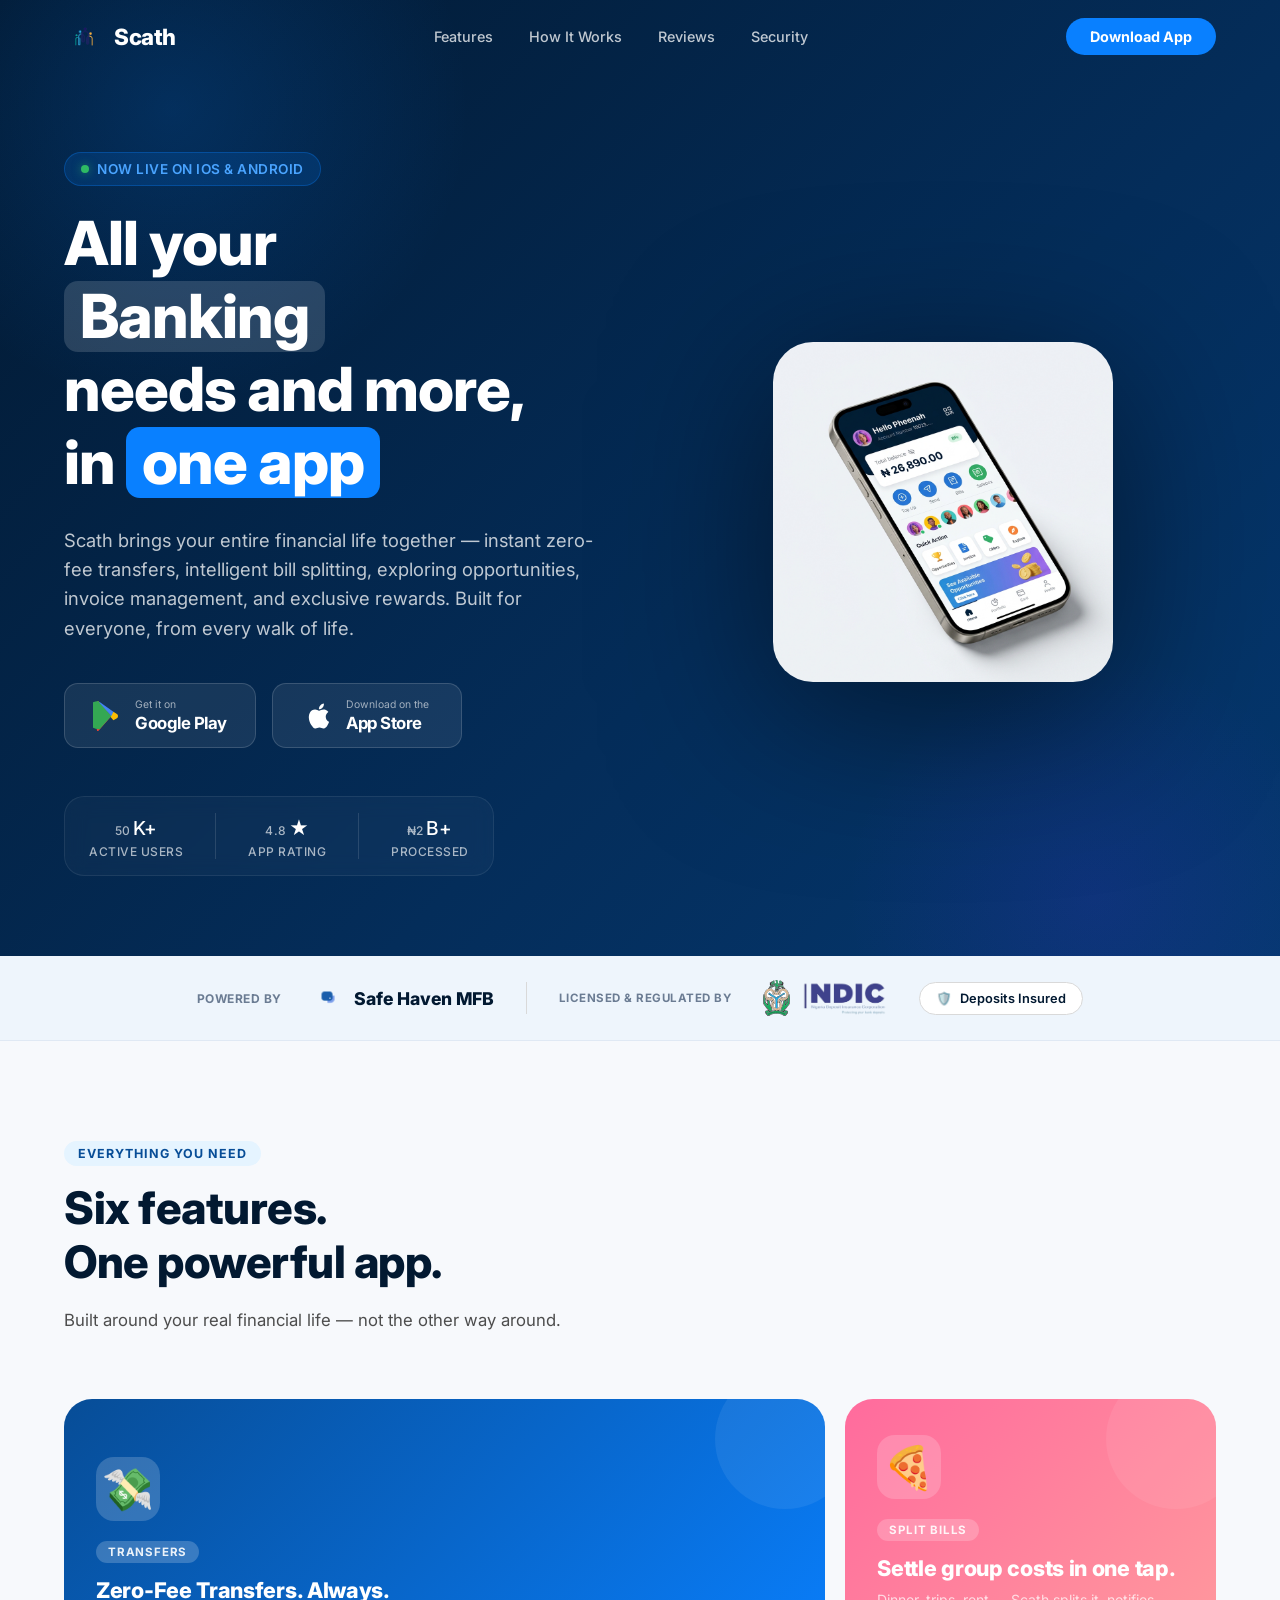
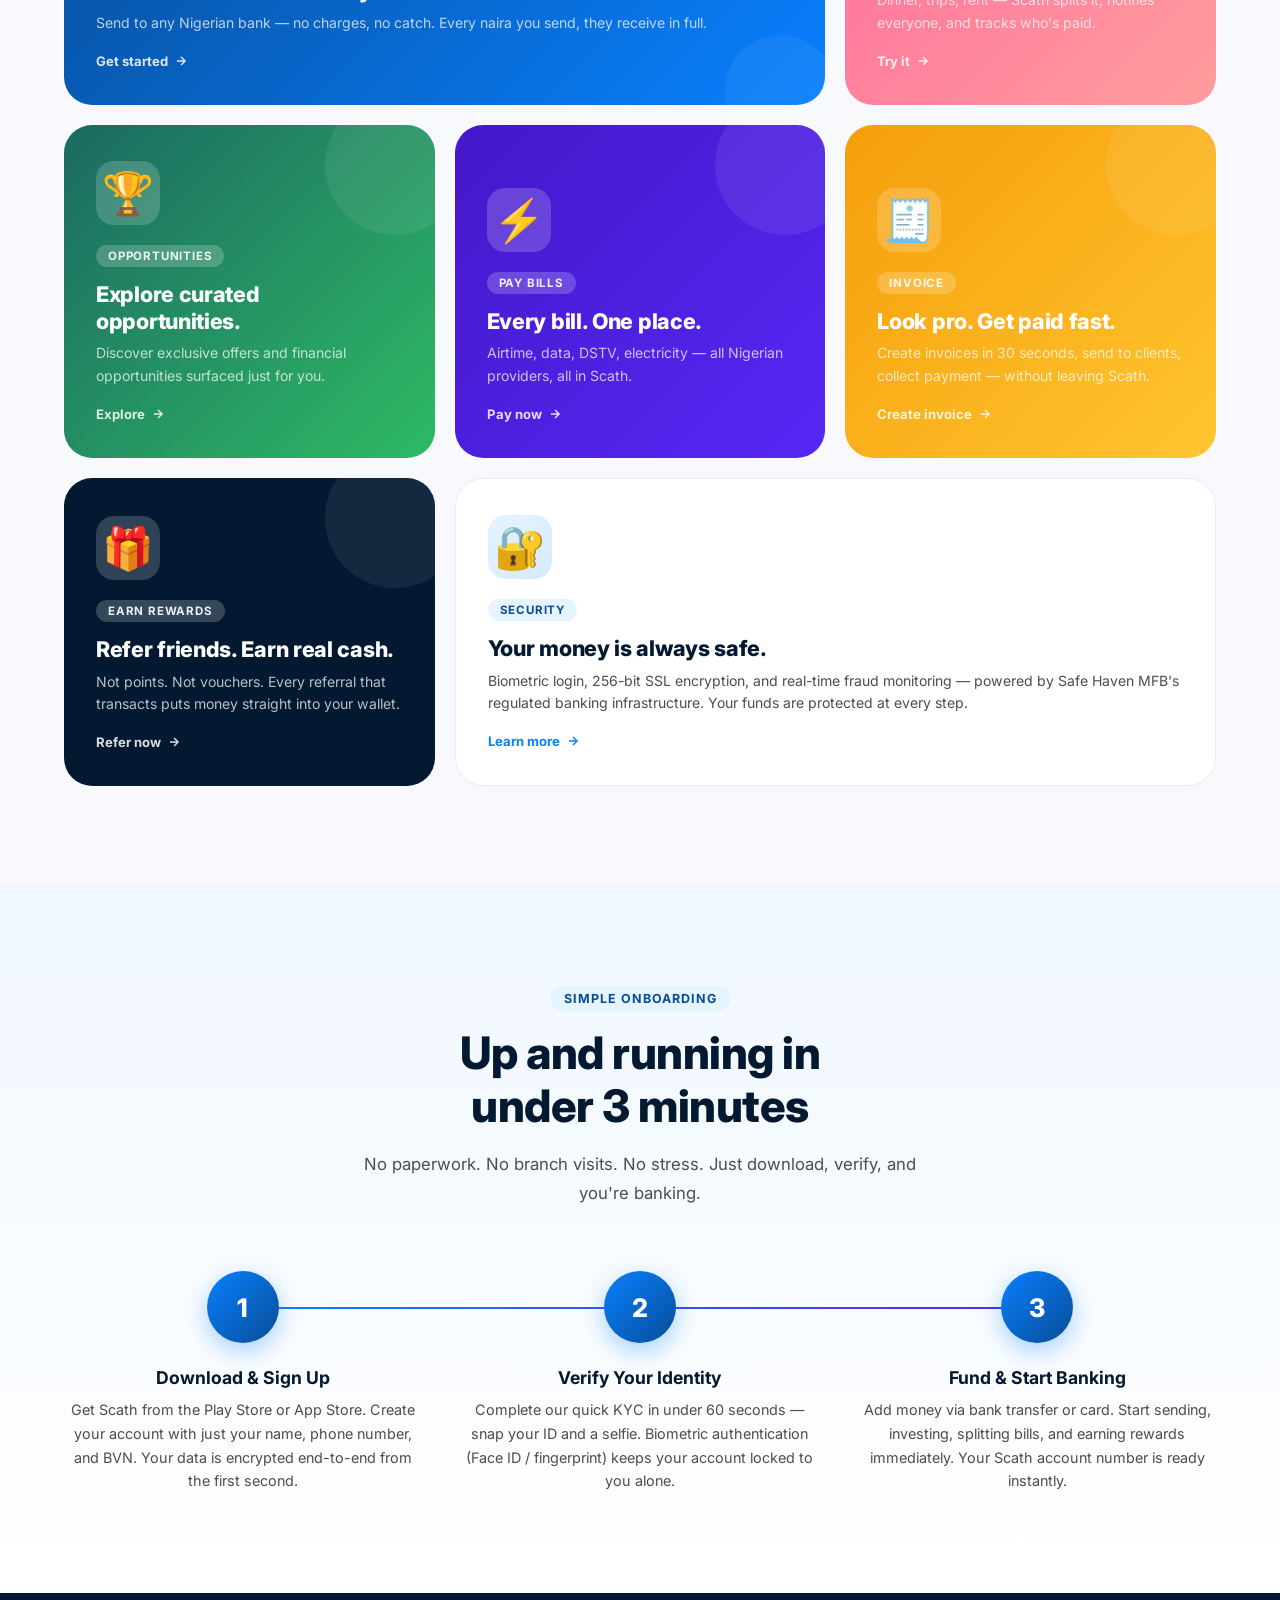
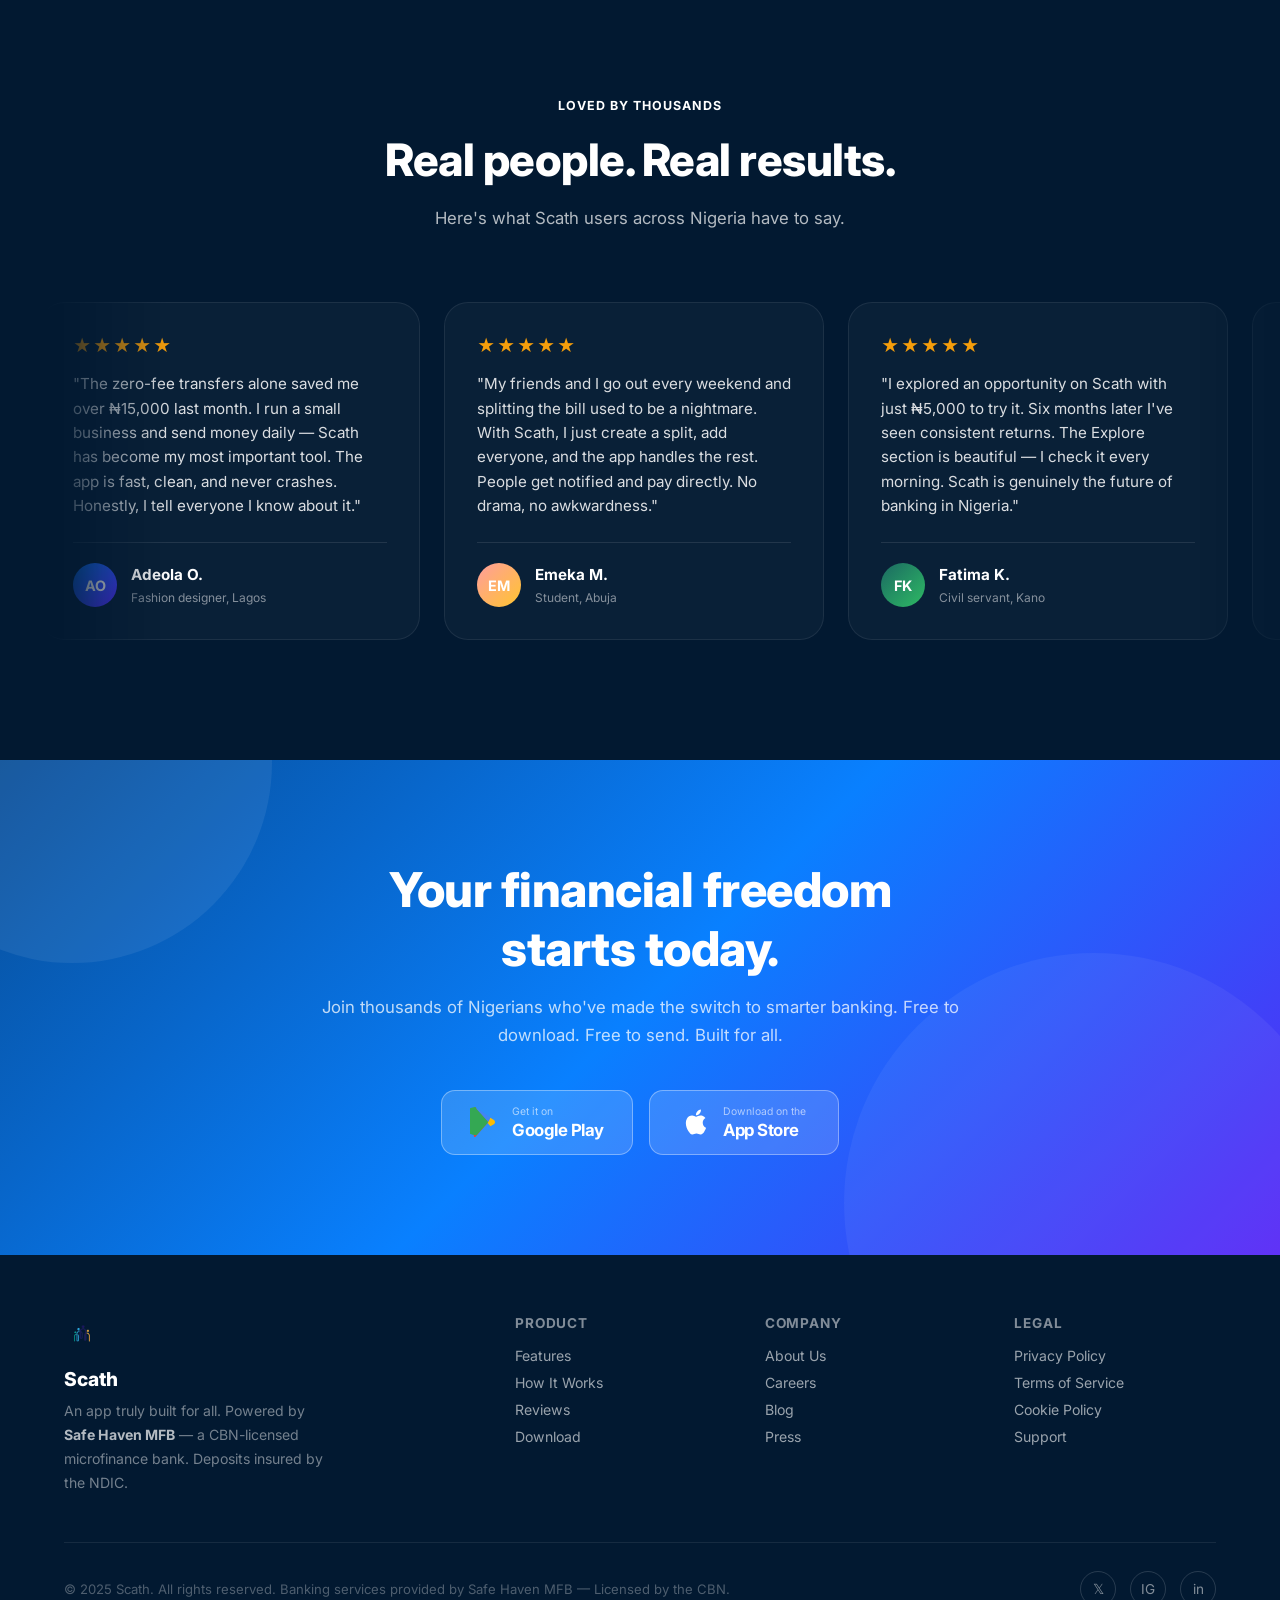
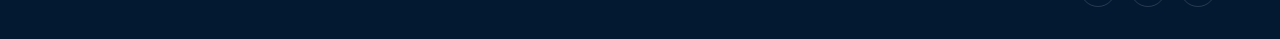
==== index.html @ ae3fefcf "first commit" ====
<!DOCTYPE html>
<html lang="en">
<head>
  <meta charset="UTF-8" />
  <meta name="viewport" content="width=device-width, initial-scale=1.0" />
  <title>Scath — All Your Banking Needs, In One App</title>
  <meta name="description" content="Scath is a social-first banking app. Zero-fee transfers, split bills with friends, explore opportunities, pay every bill, create invoices, and earn real cash — all in one place." />
  <meta name="keywords" content="Scath, banking app, fintech Nigeria, zero fee transfer, split bills, opportunities, mobile banking, Safe Haven" />
  <meta property="og:title" content="Scath — An App Truly Built For All" />
  <meta property="og:description" content="Zero fees. Bill splitting. Opportunities. Rewards. Your entire financial life in one beautiful app." />
  <meta property="og:image" content="assets/phone-mockup.png" />
  <meta property="og:type" content="website" />
  <meta name="twitter:card" content="summary_large_image" />
  <link rel="icon" href="assets/icon.png" type="image/png" />
  <link rel="stylesheet" href="style.css" />
</head>
<body>

<!-- ══════════════════════ NAV ══════════════════════ -->
<nav id="navbar">
  <a href="#hero" class="nav-logo">
    <img src="assets/splash-icon.png" alt="Scath logo" />
    <span>Scath</span>
  </a>
  <ul class="nav-links">
    <li><a href="#features">Features</a></li>
    <li><a href="#how">How It Works</a></li>
    <li><a href="#social">Reviews</a></li>
    <li><a href="#trust">Security</a></li>
  </ul>
  <a href="#cta" class="nav-cta">Download App</a>
  <div class="hamburger" id="hamburger" aria-label="Menu" role="button" tabindex="0">
    <span></span><span></span><span></span>
  </div>
</nav>

<div class="mobile-menu" id="mobile-menu">
  <a href="#features">Features</a>
  <a href="#how">How It Works</a>
  <a href="#social">Reviews</a>
  <a href="#trust">Security</a>
  <a href="#cta" class="nav-cta">Download App</a>
</div>

<!-- ══════════════════════ HERO ══════════════════════ -->
<section id="hero">
  <div class="hero-inner">
    <div class="hero-text">
      <div class="hero-tag reveal">
        <span class="dot"></span>
        <span>Now Live on iOS &amp; Android</span>
      </div>
      <h1 class="hero-title reveal reveal-delay-1">
        All your<br>
        <span class="pill">Banking</span><br>
        needs and more,<br>
        in <span class="pill blue">one app</span>
      </h1>
      <p class="hero-sub reveal reveal-delay-2">
        Scath brings your entire financial life together — instant zero-fee transfers, intelligent bill splitting, exploring opportunities, invoice management, and exclusive rewards. Built for everyone, from every walk of life.
      </p>
      <div class="hero-actions reveal reveal-delay-3">
        <!-- Google Play -->
        <a href="#" class="store-btn" id="play-store-btn" aria-label="Get it on Google Play">
          <svg viewBox="0 0 24 24" fill="none" xmlns="http://www.w3.org/2000/svg">
            <path d="M3.18 23.76c.32.18.68.24 1.04.18L14.72 12 4.22.06A1.5 1.5 0 0 0 3 1.5v21a1.5 1.5 0 0 0 .18.72v.54z" fill="#EA4335"/>
            <path d="M18.82 10.1 16.3 8.64 13.41 12l2.89 3.36 2.52-1.46A1.81 1.81 0 0 0 20 12a1.81 1.81 0 0 0-.94-1.62l-.24-.28z" fill="#FBBC04"/>
            <path d="M4.22.06 14.72 12 5.26 22.5A1.5 1.5 0 0 1 4.22.06z" fill="#34A853"/>
            <path d="M4.22.06A1.5 1.5 0 0 1 5.26 1.5L14.72 12 16.3 8.64 4.22.06z" fill="#4285F4"/>
          </svg>
          <div class="store-btn-text">
            <small>Get it on</small>
            <strong>Google Play</strong>
          </div>
        </a>
        <!-- App Store -->
        <a href="#" class="store-btn" id="app-store-btn" aria-label="Download on the App Store">
          <svg viewBox="0 0 24 24" fill="white" xmlns="http://www.w3.org/2000/svg">
            <path d="M18.71 19.5c-.83 1.24-1.71 2.45-3.05 2.47-1.34.03-1.77-.79-3.29-.79-1.53 0-2 .77-3.27.82-1.31.05-2.3-1.32-3.14-2.53C4.25 17 2.94 12.45 4.7 9.39c.87-1.52 2.43-2.48 4.12-2.51 1.28-.02 2.5.87 3.29.87.78 0 2.26-1.07 3.8-.91.65.03 2.47.26 3.64 1.98-.09.06-2.17 1.28-2.15 3.81.03 3.02 2.65 4.03 2.68 4.04-.03.07-.42 1.44-1.38 2.83M13 3.5c.73-.83 1.94-1.46 2.94-1.5.13 1.17-.34 2.35-1.04 3.19-.69.85-1.83 1.51-2.95 1.42-.15-1.15.41-2.35 1.05-3.11z"/>
          </svg>
          <div class="store-btn-text">
            <small>Download on the</small>
            <strong>App Store</strong>
          </div>
        </a>
      </div>
      <div class="hero-stats reveal reveal-delay-4">
        <div class="stat">
          <strong><span data-count="50" data-suffix="K+">0</span></strong>
          <span>Active Users</span>
        </div>
        <div class="stat">
          <strong><span data-count="4.8" data-suffix="★">0</span></strong>
          <span>App Rating</span>
        </div>
        <div class="stat">
          <strong><span data-prefix="₦" data-count="2" data-suffix="B+">0</span></strong>
          <span>Processed</span>
        </div>
      </div>
    </div>
    <div class="hero-img reveal reveal-delay-2">
      <div class="phone-wrap">
        <img src="assets/phone-mockup.png" alt="Scath app on iPhone showing dashboard with wallet balance and quick actions" />
      </div>
    </div>
  </div>
</section>

<!-- ══════════════════════ TRUST STRIP ══════════════════════ -->
<div id="trust">
  <span class="trust-label">Powered by</span>
  <div class="trust-logos">
    <img src="assets/safehaven.png" alt="Safe Haven MFB" title="Safe Haven Microfinance Bank" style="height:28px;" />
    <span class="trust-brand-name">Safe Haven MFB</span>
  </div>
  <div class="trust-divider"></div>
  <span class="trust-label" style="font-size:0.72rem;">Licensed &amp; Regulated by</span>
  <div class="trust-logos">
    <img src="assets/cbn.svg" alt="Central Bank of Nigeria" title="Central Bank of Nigeria" />
    <img src="assets/ndic.png" alt="NDIC" title="NDIC" />
  </div>

  <div class="trust-badge">
    <span>🛡️</span>
    <span>Deposits Insured</span>
  </div>
</div>

<!-- ══════════════════════ FEATURES ══════════════════════ -->
<section id="features" class="section">
  <div class="section-inner">
    <div class="section-head">
      <span class="section-tag reveal" style="background:#E5F4FF;color:#074D97;">Everything You Need</span>
      <h2 class="section-title reveal reveal-delay-1">Six features.<br>One powerful app.</h2>
      <p class="section-sub reveal reveal-delay-2">Built around your real financial life — not the other way around.</p>
    </div>

    <div class="bento-grid">

      <!-- ROW 1: Wide (Zero Fees) + Narrow (Split Bills) -->
      <div class="bcard wide bg-blue reveal">
        <div class="bcard-blob"></div><div class="bcard-blob2"></div>
        <div class="bcard-icon">💸</div>
        <div class="bcard-label">Transfers</div>
        <h3>Zero-Fee Transfers. Always.</h3>
        <p>Send to any Nigerian bank — no charges, no catch. Every naira you send, they receive in full.</p>
        <a href="#cta" class="bcard-cta">Get started <svg width="14" height="14" viewBox="0 0 24 24" fill="none" stroke="currentColor" stroke-width="2.5"><path d="M5 12h14M12 5l7 7-7 7"/></svg></a>
      </div>

      <div class="bcard bg-pink reveal reveal-delay-1">
        <div class="bcard-blob"></div>
        <div class="bcard-icon">🍕</div>
        <div class="bcard-label">Split Bills</div>
        <h3>Settle group costs in one tap.</h3>
        <p>Dinner, trips, rent — Scath splits it, notifies everyone, and tracks who's paid.</p>
        <a href="#cta" class="bcard-cta">Try it <svg width="14" height="14" viewBox="0 0 24 24" fill="none" stroke="currentColor" stroke-width="2.5"><path d="M5 12h14M12 5l7 7-7 7"/></svg></a>
      </div>

      <!-- ROW 2: Narrow (Opportunities) + Narrow (Pay Bills) + Narrow (Invoice) -->
      <div class="bcard bg-green reveal">
        <div class="bcard-blob"></div>
        <div class="bcard-icon">🏆</div>
        <div class="bcard-label">Opportunities</div>
        <h3>Explore curated opportunities.</h3>
        <p>Discover exclusive offers and financial opportunities surfaced just for you.</p>
        <a href="#cta" class="bcard-cta">Explore <svg width="14" height="14" viewBox="0 0 24 24" fill="none" stroke="currentColor" stroke-width="2.5"><path d="M5 12h14M12 5l7 7-7 7"/></svg></a>
      </div>

      <div class="bcard bg-purple reveal reveal-delay-1">
        <div class="bcard-blob"></div>
        <div class="bcard-icon">⚡</div>
        <div class="bcard-label">Pay Bills</div>
        <h3>Every bill. One place.</h3>
        <p>Airtime, data, DSTV, electricity — all Nigerian providers, all in Scath.</p>
        <a href="#cta" class="bcard-cta">Pay now <svg width="14" height="14" viewBox="0 0 24 24" fill="none" stroke="currentColor" stroke-width="2.5"><path d="M5 12h14M12 5l7 7-7 7"/></svg></a>
      </div>

      <div class="bcard bg-yellow reveal reveal-delay-2">
        <div class="bcard-blob"></div>
        <div class="bcard-icon">🧾</div>
        <div class="bcard-label">Invoice</div>
        <h3>Look pro. Get paid fast.</h3>
        <p>Create invoices in 30 seconds, send to clients, collect payment — without leaving Scath.</p>
        <a href="#cta" class="bcard-cta">Create invoice <svg width="14" height="14" viewBox="0 0 24 24" fill="none" stroke="currentColor" stroke-width="2.5"><path d="M5 12h14M12 5l7 7-7 7"/></svg></a>
      </div>

      <!-- ROW 3: Narrow (Earn Rewards) + Wide (Safebox highlight) -->
      <div class="bcard bg-navy reveal">
        <div class="bcard-blob"></div>
        <div class="bcard-icon">🎁</div>
        <div class="bcard-label">Earn Rewards</div>
        <h3>Refer friends. Earn real cash.</h3>
        <p>Not points. Not vouchers. Every referral that transacts puts money straight into your wallet.</p>
        <a href="#cta" class="bcard-cta">Refer now <svg width="14" height="14" viewBox="0 0 24 24" fill="none" stroke="currentColor" stroke-width="2.5"><path d="M5 12h14M12 5l7 7-7 7"/></svg></a>
      </div>

      <div class="bcard wide bg-white reveal reveal-delay-1">
        <div class="bcard-icon" style="background:linear-gradient(135deg,#E5F4FF,#d6e9ff);">🔐</div>
        <div class="bcard-label">Security</div>
        <h3>Your money is always safe.</h3>
        <p>Biometric login, 256-bit SSL encryption, and real-time fraud monitoring — powered by Safe Haven MFB's regulated banking infrastructure. Your funds are protected at every step.</p>
        <a href="#cta" class="bcard-cta" style="color:var(--lblue);">Learn more <svg width="14" height="14" viewBox="0 0 24 24" fill="none" stroke="currentColor" stroke-width="2.5" style="stroke:#0980FF"><path d="M5 12h14M12 5l7 7-7 7"/></svg></a>
      </div>

    </div>
  </div>
</section>

<!-- ══════════════════════ HOW IT WORKS ══════════════════════ -->
<section id="how" class="section">
  <div class="section-inner">
    <div class="section-head" style="text-align:center;">
      <span class="section-tag reveal" style="background:#E5F4FF;color:#074D97;">Simple Onboarding</span>
      <h2 class="section-title reveal reveal-delay-1">Up and running in<br>under 3 minutes</h2>
      <p class="section-sub reveal reveal-delay-2" style="margin:0 auto;">No paperwork. No branch visits. No stress. Just download, verify, and you're banking.</p>
    </div>
    <div class="steps">
      <div class="step reveal">
        <div class="step-num">1</div>
        <h3>Download &amp; Sign Up</h3>
        <p>Get Scath from the Play Store or App Store. Create your account with just your name, phone number, and BVN. Your data is encrypted end-to-end from the first second.</p>
      </div>
      <div class="step reveal reveal-delay-1">
        <div class="step-num">2</div>
        <h3>Verify Your Identity</h3>
        <p>Complete our quick KYC in under 60 seconds — snap your ID and a selfie. Biometric authentication (Face ID / fingerprint) keeps your account locked to you alone.</p>
      </div>
      <div class="step reveal reveal-delay-2">
        <div class="step-num">3</div>
        <h3>Fund &amp; Start Banking</h3>
        <p>Add money via bank transfer or card. Start sending, investing, splitting bills, and earning rewards immediately. Your Scath account number is ready instantly.</p>
      </div>
    </div>
  </div>
</section>

<!-- ══════════════════════ SOCIAL PROOF ══════════════════════ -->
<section id="social">
  <div class="section-inner">
    <div class="section-head">
      <span class="section-tag reveal">Loved by thousands</span>
      <h2 class="section-title reveal reveal-delay-1">Real people. Real results.</h2>
      <p class="section-sub reveal reveal-delay-2">Here's what Scath users across Nigeria have to say.</p>
    </div>
    <div class="testimonials-wrapper">
      <div class="testimonials-track">
        
        <div class="tcard">
          <div class="stars">★★★★★</div>
          <p>"The zero-fee transfers alone saved me over ₦15,000 last month. I run a small business and send money daily — Scath has become my most important tool. The app is fast, clean, and never crashes. Honestly, I tell everyone I know about it."</p>
          <div class="tauthor">
            <div class="tavatar" style="background:linear-gradient(135deg,#0980FF,#5727F5);">AO</div>
            <div class="tauthor-info">
              <strong>Adeola O.</strong>
              <span>Fashion designer, Lagos</span>
            </div>
          </div>
        </div>

        <div class="tcard">
          <div class="stars">★★★★★</div>
          <p>"My friends and I go out every weekend and splitting the bill used to be a nightmare. With Scath, I just create a split, add everyone, and the app handles the rest. People get notified and pay directly. No drama, no awkwardness."</p>
          <div class="tauthor">
            <div class="tavatar" style="background:linear-gradient(135deg,#FF9D9D,#FFC52F);">EM</div>
            <div class="tauthor-info">
              <strong>Emeka M.</strong>
              <span>Student, Abuja</span>
            </div>
          </div>
        </div>

        <div class="tcard">
          <div class="stars">★★★★★</div>
          <p>"I explored an opportunity on Scath with just ₦5,000 to try it. Six months later I've seen consistent returns. The Explore section is beautiful — I check it every morning. Scath is genuinely the future of banking in Nigeria."</p>
          <div class="tauthor">
            <div class="tavatar" style="background:linear-gradient(135deg,#1B6962,#2EBA64);">FK</div>
            <div class="tauthor-info">
              <strong>Fatima K.</strong>
              <span>Civil servant, Kano</span>
            </div>
          </div>
        </div>

        <div class="tcard">
          <div class="stars">★★★★★</div>
          <p>"As a freelancer, the invoice feature is incredible. I look 10x more professional to clients, and collecting payment is seamless since they can pay directly through the invoice link. I've also earned good money from the referral program."</p>
          <div class="tauthor">
            <div class="tavatar" style="background:linear-gradient(135deg,#5727F5,#0980FF);">TN</div>
            <div class="tauthor-info">
              <strong>Tunde N.</strong>
              <span>Freelance developer, PH</span>
            </div>
          </div>
        </div>
        
        <!-- Duplicated for seamless infinite marquee scrolling -->
        <div class="tcard" aria-hidden="true">
          <div class="stars">★★★★★</div>
          <p>"The zero-fee transfers alone saved me over ₦15,000 last month. I run a small business and send money daily — Scath has become my most important tool. The app is fast, clean, and never crashes. Honestly, I tell everyone I know about it."</p>
          <div class="tauthor">
            <div class="tavatar" style="background:linear-gradient(135deg,#0980FF,#5727F5);">AO</div>
            <div class="tauthor-info">
              <strong>Adeola O.</strong>
              <span>Fashion designer, Lagos</span>
            </div>
          </div>
        </div>

        <div class="tcard" aria-hidden="true">
          <div class="stars">★★★★★</div>
          <p>"My friends and I go out every weekend and splitting the bill used to be a nightmare. With Scath, I just create a split, add everyone, and the app handles the rest. People get notified and pay directly. No drama, no awkwardness."</p>
          <div class="tauthor">
            <div class="tavatar" style="background:linear-gradient(135deg,#FF9D9D,#FFC52F);">EM</div>
            <div class="tauthor-info">
              <strong>Emeka M.</strong>
              <span>Student, Abuja</span>
            </div>
          </div>
        </div>

      </div>
    </div>
  </div>
</section>

<!-- ══════════════════════ CTA ══════════════════════ -->
<section id="cta">
  <div class="inner">
    <h2 class="reveal">Your financial freedom<br>starts today.</h2>
    <p class="reveal reveal-delay-1">Join thousands of Nigerians who've made the switch to smarter banking. Free to download. Free to send. Built for all.</p>
    <div class="cta-btns reveal reveal-delay-2">
      <a href="#" class="store-btn" aria-label="Get it on Google Play">
        <svg viewBox="0 0 24 24" fill="none" xmlns="http://www.w3.org/2000/svg" width="26" height="26">
          <path d="M3.18 23.76c.32.18.68.24 1.04.18L14.72 12 4.22.06A1.5 1.5 0 0 0 3 1.5v21a1.5 1.5 0 0 0 .18.72v.54z" fill="#EA4335"/>
          <path d="M18.82 10.1 16.3 8.64 13.41 12l2.89 3.36 2.52-1.46A1.81 1.81 0 0 0 20 12a1.81 1.81 0 0 0-.94-1.62l-.24-.28z" fill="#FBBC04"/>
          <path d="M4.22.06 14.72 12 5.26 22.5A1.5 1.5 0 0 1 4.22.06z" fill="#34A853"/>
          <path d="M4.22.06A1.5 1.5 0 0 1 5.26 1.5L14.72 12 16.3 8.64 4.22.06z" fill="#4285F4"/>
        </svg>
        <div class="store-btn-text">
          <small>Get it on</small>
          <strong>Google Play</strong>
        </div>
      </a>
      <a href="#" class="store-btn" aria-label="Download on the App Store">
        <svg viewBox="0 0 24 24" fill="white" xmlns="http://www.w3.org/2000/svg" width="26" height="26">
          <path d="M18.71 19.5c-.83 1.24-1.71 2.45-3.05 2.47-1.34.03-1.77-.79-3.29-.79-1.53 0-2 .77-3.27.82-1.31.05-2.3-1.32-3.14-2.53C4.25 17 2.94 12.45 4.7 9.39c.87-1.52 2.43-2.48 4.12-2.51 1.28-.02 2.5.87 3.29.87.78 0 2.26-1.07 3.8-.91.65.03 2.47.26 3.64 1.98-.09.06-2.17 1.28-2.15 3.81.03 3.02 2.65 4.03 2.68 4.04-.03.07-.42 1.44-1.38 2.83M13 3.5c.73-.83 1.94-1.46 2.94-1.5.13 1.17-.34 2.35-1.04 3.19-.69.85-1.83 1.51-2.95 1.42-.15-1.15.41-2.35 1.05-3.11z"/>
        </svg>
        <div class="store-btn-text">
          <small>Download on the</small>
          <strong>App Store</strong>
        </div>
      </a>
    </div>
  </div>
</section>

<!-- ══════════════════════ FOOTER ══════════════════════ -->
<footer>
  <div class="footer-inner">
    <div class="footer-grid">
      <div class="footer-brand">
        <img src="assets/splash-icon.png" alt="Scath" />
        <div class="brand-name">Scath</div>
        <p>An app truly built for all. Powered by <strong style="color:rgba(255,255,255,0.7);">Safe Haven MFB</strong> — a CBN-licensed microfinance bank. Deposits insured by the NDIC.</p>
      </div>
      <div class="footer-col">
        <h4>Product</h4>
        <a href="#features">Features</a>
        <a href="#how">How It Works</a>
        <a href="#social">Reviews</a>
        <a href="#cta">Download</a>
      </div>
      <div class="footer-col">
        <h4>Company</h4>
        <a href="#">About Us</a>
        <a href="#">Careers</a>
        <a href="#">Blog</a>
        <a href="#">Press</a>
      </div>
      <div class="footer-col">
        <h4>Legal</h4>
        <a href="#">Privacy Policy</a>
        <a href="#">Terms of Service</a>
        <a href="#">Cookie Policy</a>
        <a href="#">Support</a>
      </div>
    </div>
    <div class="footer-bottom">
      <p>© 2025 Scath. All rights reserved. Banking services provided by Safe Haven MFB — Licensed by the CBN.</p>
      <div class="footer-social">
        <a href="#" class="social-link" aria-label="Twitter">𝕏</a>
        <a href="#" class="social-link" aria-label="Instagram">IG</a>
        <a href="#" class="social-link" aria-label="LinkedIn">in</a>
      </div>
    </div>
  </div>
</footer>

<script src="script.js"></script>
</body>
</html>
---- style.css ----
@import url('https://fonts.googleapis.com/css2?family=Inter:wght@400;500;600;700;800&display=swap');

:root {
  --dark-blue: #021931;
  --blue: #074D97;
  --lblue: #0980FF;
  --sky: #93C1E6;
  --faint-sky: #E5F4FF;
  --pink: #FF9D9D;
  --green: #2EBA64;
  --army-green: #1B6962;
  --gray: #4D4D4D;
  --lgray: #D9D9D9;
  --yellow: #FFC52F;
  --purple: #5727F5;
  --white: #ffffff;
  --nav-height: 72px;
}

*, *::before, *::after { box-sizing: border-box; margin: 0; padding: 0; }

html { scroll-behavior: smooth; }

body {
  font-family: 'Inter', sans-serif;
  background: var(--white);
  color: var(--dark-blue);
  overflow-x: hidden;
}

/* ── NAV ── */
nav {
  position: fixed; top: 0; left: 0; right: 0; z-index: 100;
  height: var(--nav-height);
  display: flex; align-items: center; justify-content: space-between;
  padding: 0 5%;
  transition: background 0.4s, backdrop-filter 0.4s, box-shadow 0.4s;
}
nav.scrolled {
  background: rgba(2, 25, 49, 0.85);
  backdrop-filter: blur(20px);
  box-shadow: 0 1px 30px rgba(0,0,0,0.3);
}
.nav-logo { display: flex; align-items: center; gap: 10px; text-decoration: none; }
.nav-logo img { width: 40px; height: 40px; border-radius: 10px; }
.nav-logo span { font-size: 1.4rem; font-weight: 800; color: var(--white); letter-spacing: -0.5px; }
.nav-links { display: flex; gap: 36px; list-style: none; }
.nav-links a { color: rgba(255,255,255,0.75); text-decoration: none; font-size: 0.9rem; font-weight: 500; transition: color 0.2s; }
.nav-links a:hover { color: var(--white); }
.nav-cta { background: var(--lblue); color: var(--white); padding: 10px 24px; border-radius: 50px; font-weight: 700; font-size: 0.9rem; text-decoration: none; transition: transform 0.2s, box-shadow 0.2s; }
.nav-cta:hover { transform: translateY(-2px); box-shadow: 0 8px 24px rgba(9,128,255,0.45); }
.hamburger { display: none; flex-direction: column; gap: 5px; cursor: pointer; padding: 4px; }
.hamburger span { width: 24px; height: 2px; background: var(--white); border-radius: 2px; transition: all 0.3s; }

/* ── HERO ── */
#hero {
  min-height: 100vh;
  background: linear-gradient(135deg, var(--dark-blue) 0%, #042d5a 60%, #053870 100%);
  display: flex; align-items: center;
  padding: var(--nav-height) 5% 0;
  position: relative; overflow: hidden;
}
#hero::before {
  content: '';
  position: absolute; top: -20%; left: -10%;
  width: 600px; height: 600px;
  background: radial-gradient(circle, rgba(9,128,255,0.18) 0%, transparent 70%);
  border-radius: 50%; pointer-events: none;
}
#hero::after {
  content: '';
  position: absolute; bottom: -20%; right: -5%;
  width: 500px; height: 500px;
  background: radial-gradient(circle, rgba(87,39,245,0.12) 0%, transparent 70%);
  border-radius: 50%; pointer-events: none;
}
.hero-inner { display: grid; grid-template-columns: 1fr 1fr; gap: 60px; align-items: center; width: 100%; max-width: 1200px; margin: 0 auto; position: relative; z-index: 2; padding: 80px 0; }
.hero-text { max-width: 600px; }
.hero-tag { display: inline-flex; align-items: center; gap: 8px; background: rgba(9,128,255,0.15); border: 1px solid rgba(9,128,255,0.3); padding: 8px 16px; border-radius: 50px; margin-bottom: 24px; font-size: 0.85rem; font-weight: 600; color: #4aa4ff; letter-spacing: 0.5px; text-transform: uppercase; }
.hero-tag .dot { width: 8px; height: 8px; background: #2eba64; border-radius: 50%; display: inline-block; box-shadow: 0 0 10px rgba(46,186,100,0.6); animation: pulse-dot 2s infinite; }
@keyframes pulse-dot { 0%,100%{opacity:1;transform:scale(1)} 50%{opacity:0.5;transform:scale(1.4)} }
.hero-text h1 { font-size: 3.8rem; font-weight: 800; line-height: 1.1; margin-bottom: 24px; color: var(--white); letter-spacing: -1px; }
.hero-text h1 .pill { display: inline-block; padding: 2px 16px; border-radius: 14px; margin: 4px 0; background: rgba(255,255,255,0.15); color: var(--white); }
.hero-text h1 .pill.blue { background: #0980FF; }
.hero-sub { font-size: 1.15rem; color: rgba(255,255,255,0.75); line-height: 1.6; margin-bottom: 40px; }
.hero-actions { display: flex; gap: 16px; flex-wrap: wrap; }
.store-btn { display: inline-flex; justify-content: center; align-items: center; gap: 12px; background: rgba(255,255,255,0.08); border: 1px solid rgba(255,255,255,0.15); padding: 14px 28px; min-width: 190px; border-radius: 14px; text-decoration: none; color: var(--white); transition: background 0.3s, transform 0.3s; }
.store-btn:hover { background: rgba(255,255,255,0.15); transform: translateY(-3px); }
.store-btn svg { width: 30px; height: 30px; flex-shrink: 0; }
.store-btn-text { display: flex; flex-direction: column; text-align: left; }
.store-btn-text small { font-size: 0.65rem; color: rgba(255,255,255,0.6); margin-bottom: 2px; }
.store-btn-text strong { font-size: 1.05rem; font-weight: 700; letter-spacing: -0.5px; }

.hero-img { display: flex; justify-content: center; align-items: center; }
.phone-wrap { position: relative; }
.phone-wrap img { width: 340px; max-width: 100%; border-radius: 40px; filter: drop-shadow(0 30px 80px rgba(0,0,0,0.5)); animation: float 4s ease-in-out infinite; }
@keyframes float { 0%,100%{transform:translateY(0)} 50%{transform:translateY(-18px)} }

.hero-stats { display: inline-flex; flex-wrap: wrap; justify-content: center; align-items: center; margin-top: 48px; z-index: 2; background: rgba(255,255,255,0.03); border: 1px solid rgba(255,255,255,0.08); border-radius: 20px; padding: 16px 0; backdrop-filter: blur(10px); max-width: 100%; }
.stat { display: flex; flex-direction: column; align-items: center; padding: 0 32px; border-right: 1px solid rgba(255,255,255,0.12); flex: 1 1 auto; }
.stat:first-child { padding-left: 24px; }
.stat:last-child { border-right: none; padding-right: 24px; }
.stat strong { display: flex; align-items: baseline; justify-content: center; font-size: 1.5rem; font-weight: 800; color: var(--white); line-height: 1; }
.stat-suffix { color: var(--white); margin-left: 2px; font-size: 1.2rem; }
.stat span:not(.stat-suffix) { font-size: 0.75rem; color: rgba(255,255,255,0.65); font-weight: 500; margin-top: 6px; letter-spacing: 0.5px; text-transform: uppercase; }

/* ── TRUST STRIP ── */
#trust { background: #eef5fc; padding: 24px 5%; display: flex; align-items: center; justify-content: center; gap: 32px; flex-wrap: wrap; border-bottom: 1px solid #e0e9f4; }
.trust-label { font-size: 0.75rem; font-weight: 700; text-transform: uppercase; color: #6b7c93; letter-spacing: 0.5px; }
.trust-logos { display: flex; align-items: center; gap: 12px; }
.trust-brand-name { font-weight: 800; font-size: 1.1rem; color: var(--dark-blue); }
.trust-logos img { height: 36px; opacity: 0.9; transition: opacity 0.3s; }
.trust-logos img:hover { opacity: 1; }
.trust-badge { display: flex; align-items: center; gap: 8px; background: var(--white); border-radius: 50px; padding: 8px 16px; border: 1px solid var(--lgray); }
.trust-badge span { font-size: 0.8rem; font-weight: 600; color: var(--dark-blue); }
.trust-divider { width: 1px; height: 32px; background: var(--lgray); flex-shrink: 0; }

/* ── SECTIONS ── */
.section { padding: 100px 5%; }
.section-inner { max-width: 1200px; margin: 0 auto; }
.section-tag { display: inline-block; font-size: 0.78rem; font-weight: 700; text-transform: uppercase; letter-spacing: 1px; padding: 5px 14px; border-radius: 50px; margin-bottom: 16px; }
.section-title { font-size: clamp(1.9rem, 3.5vw, 2.8rem); font-weight: 800; line-height: 1.2; letter-spacing: -0.5px; margin-bottom: 16px; }
.section-sub { font-size: 1.05rem; color: var(--gray); line-height: 1.7; max-width: 560px; }
.section-head { margin-bottom: 64px; }

/* ── FEATURES BENTO ── */
#features { background: #f7f9fc; }
.bento-grid {
  display: grid;
  grid-template-columns: repeat(12, 1fr);
  grid-auto-rows: minmax(220px, auto);
  gap: 20px;
}
/* Card layout spanning */
.bcard { grid-column: span 4; }
.bcard.wide { grid-column: span 8; }
.bcard.half { grid-column: span 6; }

.bcard {
  border-radius: 28px;
  padding: 36px 32px;
  position: relative; overflow: hidden;
  display: flex; flex-direction: column; justify-content: flex-end;
  min-height: 220px;
  transition: transform 0.35s cubic-bezier(.22,.68,0,1.2), box-shadow 0.35s;
  cursor: default;
}
.bcard:hover { transform: translateY(-6px) scale(1.01); box-shadow: 0 28px 64px rgba(0,0,0,0.13); }

/* Background themes */
.bcard.bg-white { background: var(--white); border: 1.5px solid #e6edf8; }
.bcard.bg-navy  { background: var(--dark-blue); }
.bcard.bg-blue  { background: linear-gradient(135deg, var(--blue) 0%, var(--lblue) 100%); }
.bcard.bg-pink  { background: linear-gradient(135deg, #ff6b9d 0%, #ff9d9d 100%); }
.bcard.bg-green { background: linear-gradient(135deg, var(--army-green) 0%, #2eba64 100%); }
.bcard.bg-yellow{ background: linear-gradient(135deg, #f59e0b 0%, var(--yellow) 100%); }
.bcard.bg-purple{ background: linear-gradient(135deg, #4318c9 0%, var(--purple) 100%); }

/* Card inner elements */
.bcard-icon {
  font-size: 2.6rem; margin-bottom: 20px;
  width: 64px; height: 64px; border-radius: 18px;
  display: flex; align-items: center; justify-content: center;
  flex-shrink: 0;
}
.bcard.bg-white .bcard-icon { background: var(--faint-sky); }
.bcard:not(.bg-white) .bcard-icon { background: rgba(255,255,255,0.18); }

.bcard-label {
  display: inline-flex; align-items: center;
  font-size: 0.72rem; font-weight: 700; letter-spacing: 0.8px; text-transform: uppercase;
  padding: 4px 12px; border-radius: 50px; margin-bottom: 14px; width: fit-content;
}
.bcard.bg-white .bcard-label { background: var(--faint-sky); color: var(--blue); }
.bcard:not(.bg-white) .bcard-label { background: rgba(255,255,255,0.2); color: rgba(255,255,255,0.9); }

.bcard h3 {
  font-size: 1.35rem; font-weight: 800; line-height: 1.25; margin-bottom: 8px; letter-spacing: -0.3px;
}
.bcard.bg-white h3 { color: var(--dark-blue); }
.bcard:not(.bg-white) h3 { color: var(--white); }

.bcard p {
  font-size: 0.88rem; line-height: 1.6; margin: 0;
}
.bcard.bg-white p { color: var(--gray); }
.bcard:not(.bg-white) p { color: rgba(255,255,255,0.72); }

.bcard-cta {
  margin-top: 18px; display: inline-flex; align-items: center; gap: 6px;
  font-size: 0.82rem; font-weight: 700; text-decoration: none;
  width: fit-content;
}
.bcard.bg-white .bcard-cta { color: var(--lblue); }
.bcard:not(.bg-white) .bcard-cta { color: rgba(255,255,255,0.85); }
.bcard-cta svg { transition: transform 0.2s; }
.bcard:hover .bcard-cta svg { transform: translateX(4px); }

/* Decorative blobs inside cards */
.bcard-blob {
  position: absolute; top: -30px; right: -30px;
  width: 140px; height: 140px; border-radius: 50%;
  background: rgba(255,255,255,0.07);
  pointer-events: none;
}
.bcard-blob2 {
  position: absolute; bottom: -40px; right: -10px;
  width: 110px; height: 110px; border-radius: 50%;
  background: rgba(255,255,255,0.05);
  pointer-events: none;
}

@media (max-width: 1024px) {
  .bcard { grid-column: span 6; }
  .bcard.wide { grid-column: span 6; }
  .bcard.half { grid-column: span 6; }
}
@media (max-width: 640px) {
  .bcard, .bcard.wide, .bcard.half { grid-column: span 12; }
  .bento-grid { gap: 14px; }
}

/* ── HOW IT WORKS ── */
#how { background: linear-gradient(180deg, #f0f7ff 0%, var(--white) 100%); }
.steps { display: grid; grid-template-columns: repeat(3,1fr); gap: 40px; position: relative; }
.steps::before {
  content: ''; position: absolute; top: 36px; left: 16%; right: 16%; height: 2px;
  background: linear-gradient(90deg, var(--lblue), var(--purple));
}
.step { text-align: center; position: relative; }
.step-num {
  width: 72px; height: 72px; border-radius: 50%;
  background: linear-gradient(135deg, var(--lblue), var(--blue));
  color: var(--white); font-size: 1.6rem; font-weight: 800;
  display: flex; align-items: center; justify-content: center;
  margin: 0 auto 24px; position: relative; z-index: 1;
  box-shadow: 0 8px 24px rgba(9,128,255,0.35);
}
.step h3 { font-size: 1.1rem; font-weight: 700; margin-bottom: 10px; color: var(--dark-blue); }
.step p { font-size: 0.9rem; color: var(--gray); line-height: 1.65; }

/* ── REVIEWS (MODERN MARQUEE) ── */
#social { background: var(--dark-blue); color: var(--white); overflow: hidden; padding: 100px 0; }
#social .section-head { padding: 0 5%; margin-bottom: 50px; text-align: center; }
#social .section-sub { color: rgba(255,255,255,0.7); margin: 0 auto; }

.testimonials-wrapper {
  width: 100vw;
  overflow: hidden;
  position: relative;
  /* subtle gradient fade edges for marquee */
  -webkit-mask-image: linear-gradient(to right, transparent, black 10%, black 90%, transparent);
  mask-image: linear-gradient(to right, transparent, black 10%, black 90%, transparent);
}
.testimonials-track {
  display: flex; gap: 24px; padding: 20px 0;
  width: max-content;
  animation: scrollMarquee 35s linear infinite;
}
.testimonials-track:hover { animation-play-state: paused; }

@keyframes scrollMarquee {
  0% { transform: translateX(0); }
  100% { transform: translateX(calc(-50% - 12px)); }
}

.tcard {
  background: rgba(255,255,255,0.03); border: 1px solid rgba(255,255,255,0.08);
  border-radius: 24px; padding: 32px;
  width: 380px; flex-shrink: 0;
  display: flex; flex-direction: column; justify-content: space-between;
  backdrop-filter: blur(10px);
  transition: transform 0.3s, background 0.3s;
}
.tcard:hover { transform: translateY(-4px); background: rgba(255,255,255,0.06); }
.stars { color: #f59e0b; font-size: 1.1rem; margin-bottom: 16px; letter-spacing: 2px; }
.tcard p { font-size: 0.95rem; line-height: 1.6; color: rgba(255,255,255,0.85); margin-bottom: 24px; flex-grow: 1; }

.tauthor { display: flex; align-items: center; gap: 14px; border-top: 1px solid rgba(255,255,255,0.1); padding-top: 20px; }
.tavatar { width: 44px; height: 44px; border-radius: 50%; display: flex; align-items: center; justify-content: center; font-weight: 700; color: var(--white); font-size: 0.9rem; }
.tauthor-info strong { display: block; font-size: 0.95rem; margin-bottom: 2px; }
.tauthor-info span { font-size: 0.75rem; color: rgba(255,255,255,0.5); }

/* ── CTA ── */
#cta {
  padding: 100px 5%;
  background: linear-gradient(135deg, var(--blue) 0%, var(--lblue) 50%, #5727F5 100%);
  text-align: center; position: relative; overflow: hidden;
}
#cta::before {
  content: ''; position: absolute; top: -40%; left: -10%;
  width: 400px; height: 400px;
  background: rgba(255,255,255,0.07); border-radius: 50%;
}
#cta::after {
  content: ''; position: absolute; bottom: -40%; right: -5%;
  width: 500px; height: 500px;
  background: rgba(255,255,255,0.05); border-radius: 50%;
}
#cta .inner { position: relative; z-index: 2; max-width: 640px; margin: 0 auto; }
#cta h2 { font-size: clamp(2rem,4vw,3rem); font-weight: 800; color: var(--white); margin-bottom: 16px; letter-spacing: -0.5px; }
#cta p { font-size: 1.05rem; color: rgba(255,255,255,0.75); margin-bottom: 40px; line-height: 1.65; }
.cta-btns { display: flex; gap: 16px; justify-content: center; flex-wrap: wrap; }
.cta-btns .store-btn { background: rgba(255,255,255,0.15); border-color: rgba(255,255,255,0.35); }
.cta-btns .store-btn:hover { background: rgba(255,255,255,0.25); }

/* ── FOOTER ── */
footer { background: var(--dark-blue); padding: 60px 5% 32px; }
.footer-inner { max-width: 1200px; margin: 0 auto; }
.footer-grid { display: grid; grid-template-columns: 2fr 1fr 1fr 1fr; gap: 48px; margin-bottom: 48px; }
.footer-brand img { width: 36px; height: 36px; border-radius: 8px; margin-bottom: 12px; }
.footer-brand p { font-size: 0.88rem; color: rgba(255,255,255,0.45); line-height: 1.7; max-width: 260px; margin-top: 8px; }
.footer-brand .brand-name { font-size: 1.2rem; font-weight: 800; color: var(--white); }
.footer-col h4 { font-size: 0.85rem; font-weight: 700; color: rgba(255,255,255,0.5); letter-spacing: 0.8px; text-transform: uppercase; margin-bottom: 16px; }
.footer-col a { display: block; font-size: 0.88rem; color: rgba(255,255,255,0.6); text-decoration: none; margin-bottom: 10px; transition: color 0.2s; }
.footer-col a:hover { color: var(--white); }
.footer-bottom { border-top: 1px solid rgba(255,255,255,0.08); padding-top: 28px; display: flex; justify-content: space-between; align-items: center; flex-wrap: gap; }
.footer-bottom p { font-size: 0.82rem; color: rgba(255,255,255,0.3); }
.footer-social { display: flex; gap: 14px; }
.social-link {
  width: 36px; height: 36px; border-radius: 50%; border: 1px solid rgba(255,255,255,0.15);
  display: flex; align-items: center; justify-content: center;
  color: rgba(255,255,255,0.5); text-decoration: none; font-size: 0.85rem;
  transition: border-color 0.2s, color 0.2s, background 0.2s;
}
.social-link:hover { border-color: var(--lblue); color: var(--white); background: rgba(9,128,255,0.2); }

/* ── MOBILE NAV ── */
.mobile-menu { display: none; position: fixed; top: var(--nav-height); left: 0; right: 0; background: rgba(2,25,49,0.97); backdrop-filter: blur(20px); padding: 24px 5%; z-index: 99; flex-direction: column; gap: 20px; border-top: 1px solid rgba(255,255,255,0.08); }
.mobile-menu.open { display: flex; }
.mobile-menu a { color: rgba(255,255,255,0.8); text-decoration: none; font-size: 1rem; font-weight: 500; }
.mobile-menu .nav-cta { text-align: center; }

/* ── REVEAL ANIMATION ── */
.reveal { opacity: 0; transform: translateY(36px); transition: opacity 0.7s ease, transform 0.7s ease; }
.reveal.visible { opacity: 1; transform: translateY(0); }
.reveal-delay-1 { transition-delay: 0.1s; }
.reveal-delay-2 { transition-delay: 0.2s; }
.reveal-delay-3 { transition-delay: 0.3s; }
.reveal-delay-4 { transition-delay: 0.4s; }

/* ── RESPONSIVE ── */
@media (max-width: 900px) {
  .hero-inner { grid-template-columns: 1fr; text-align: center; }
  .hero-sub { margin: 0 auto 36px; }
  .hero-actions { justify-content: center; }
  .hero-stats { justify-content: center; }
  .hero-img { order: -1; }
  .phone-wrap img { width: 240px; }
  .steps { grid-template-columns: 1fr; }
  .steps::before { display: none; }
  .footer-grid { grid-template-columns: 1fr 1fr; }
  .nav-links, .nav-cta { display: none; }
  .hamburger { display: flex; }
}
@media (max-width: 600px) {
  .hero-actions { flex-direction: column; width: 100%; gap: 16px; }
  .store-btn { width: 100%; max-width: 100%; }
  .hero-stats { padding: 24px; flex-direction: column; gap: 24px; border-radius: 24px; width: 100%; }
  .stat { border-right: none !important; border-bottom: 1px solid rgba(255,255,255,0.08); padding: 0 0 24px 0 !important; width: 100%; }
  .stat:last-child { border-bottom: none; padding-bottom: 0 !important; }
  .footer-grid { grid-template-columns: 1fr; }
  #trust { gap: 24px; }
  .trust-logos { gap: 24px; }
  .footer-bottom { flex-direction: column; gap: 16px; }
}
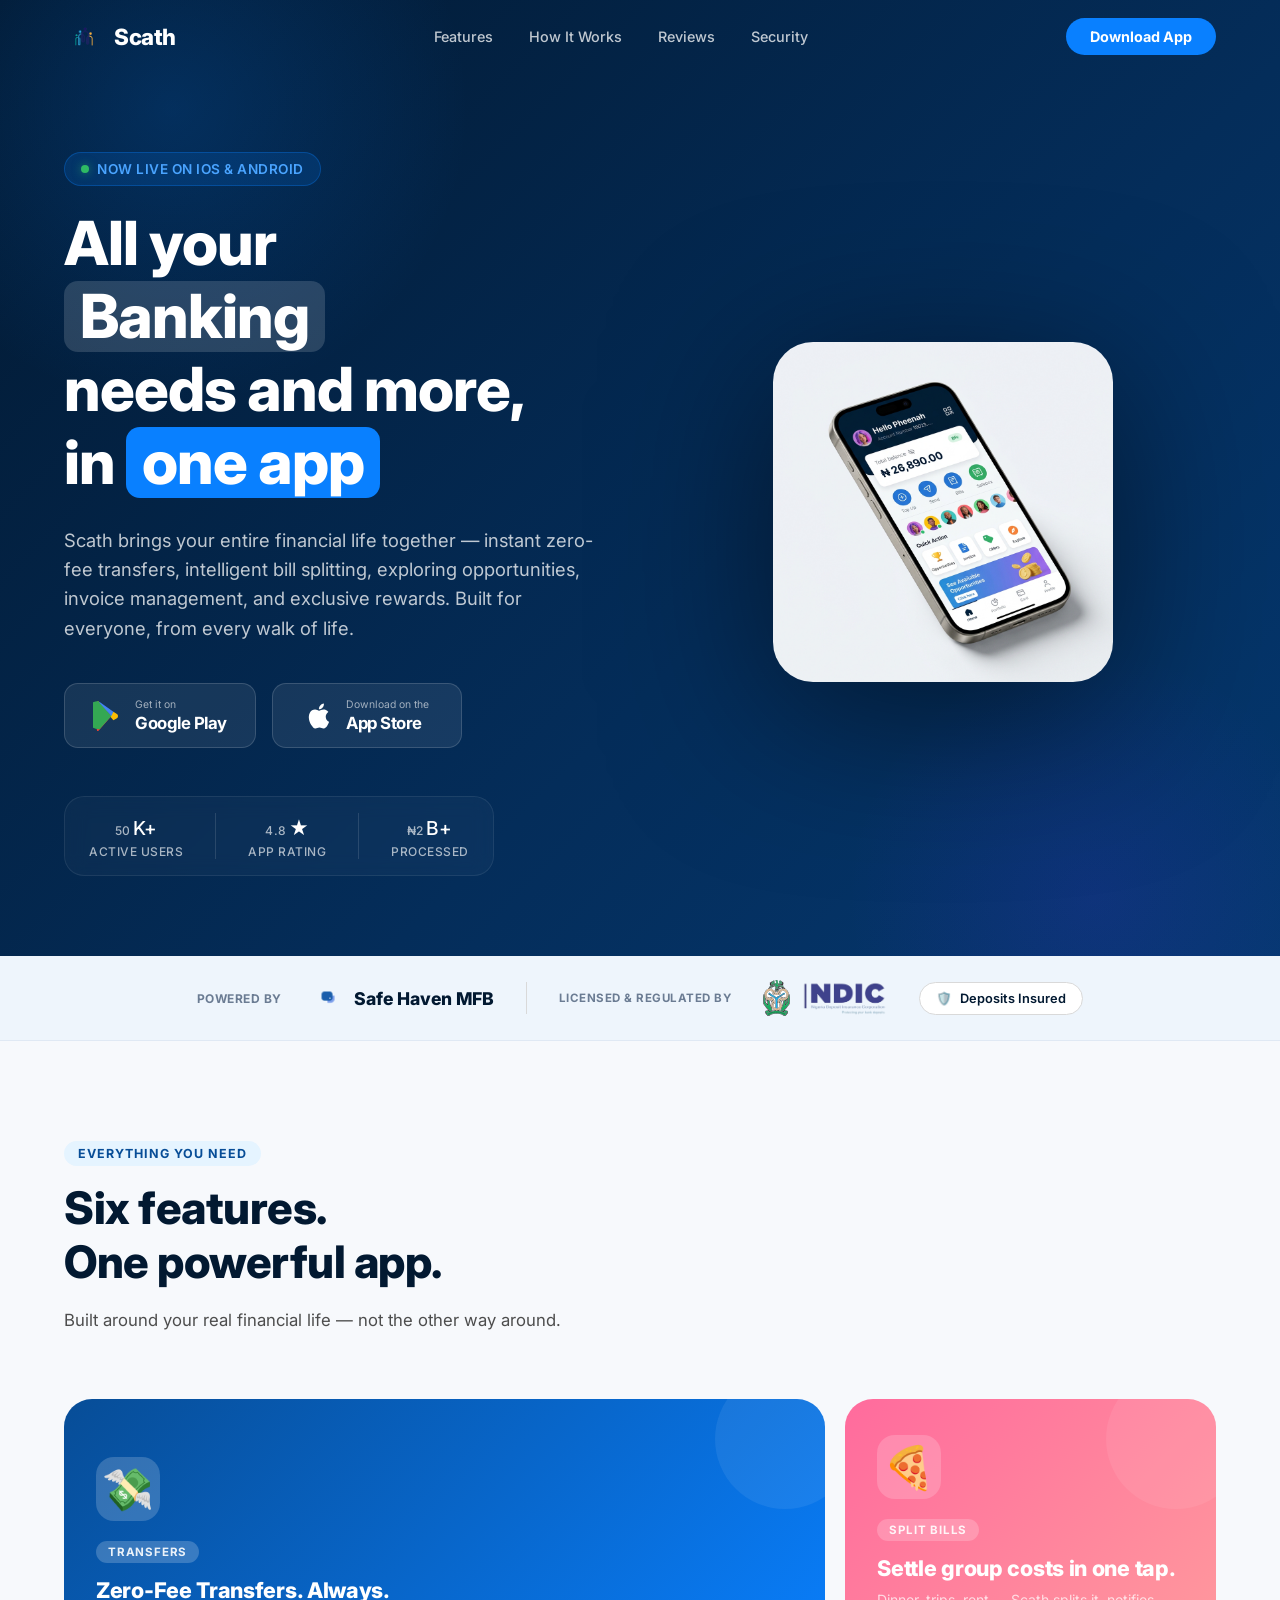
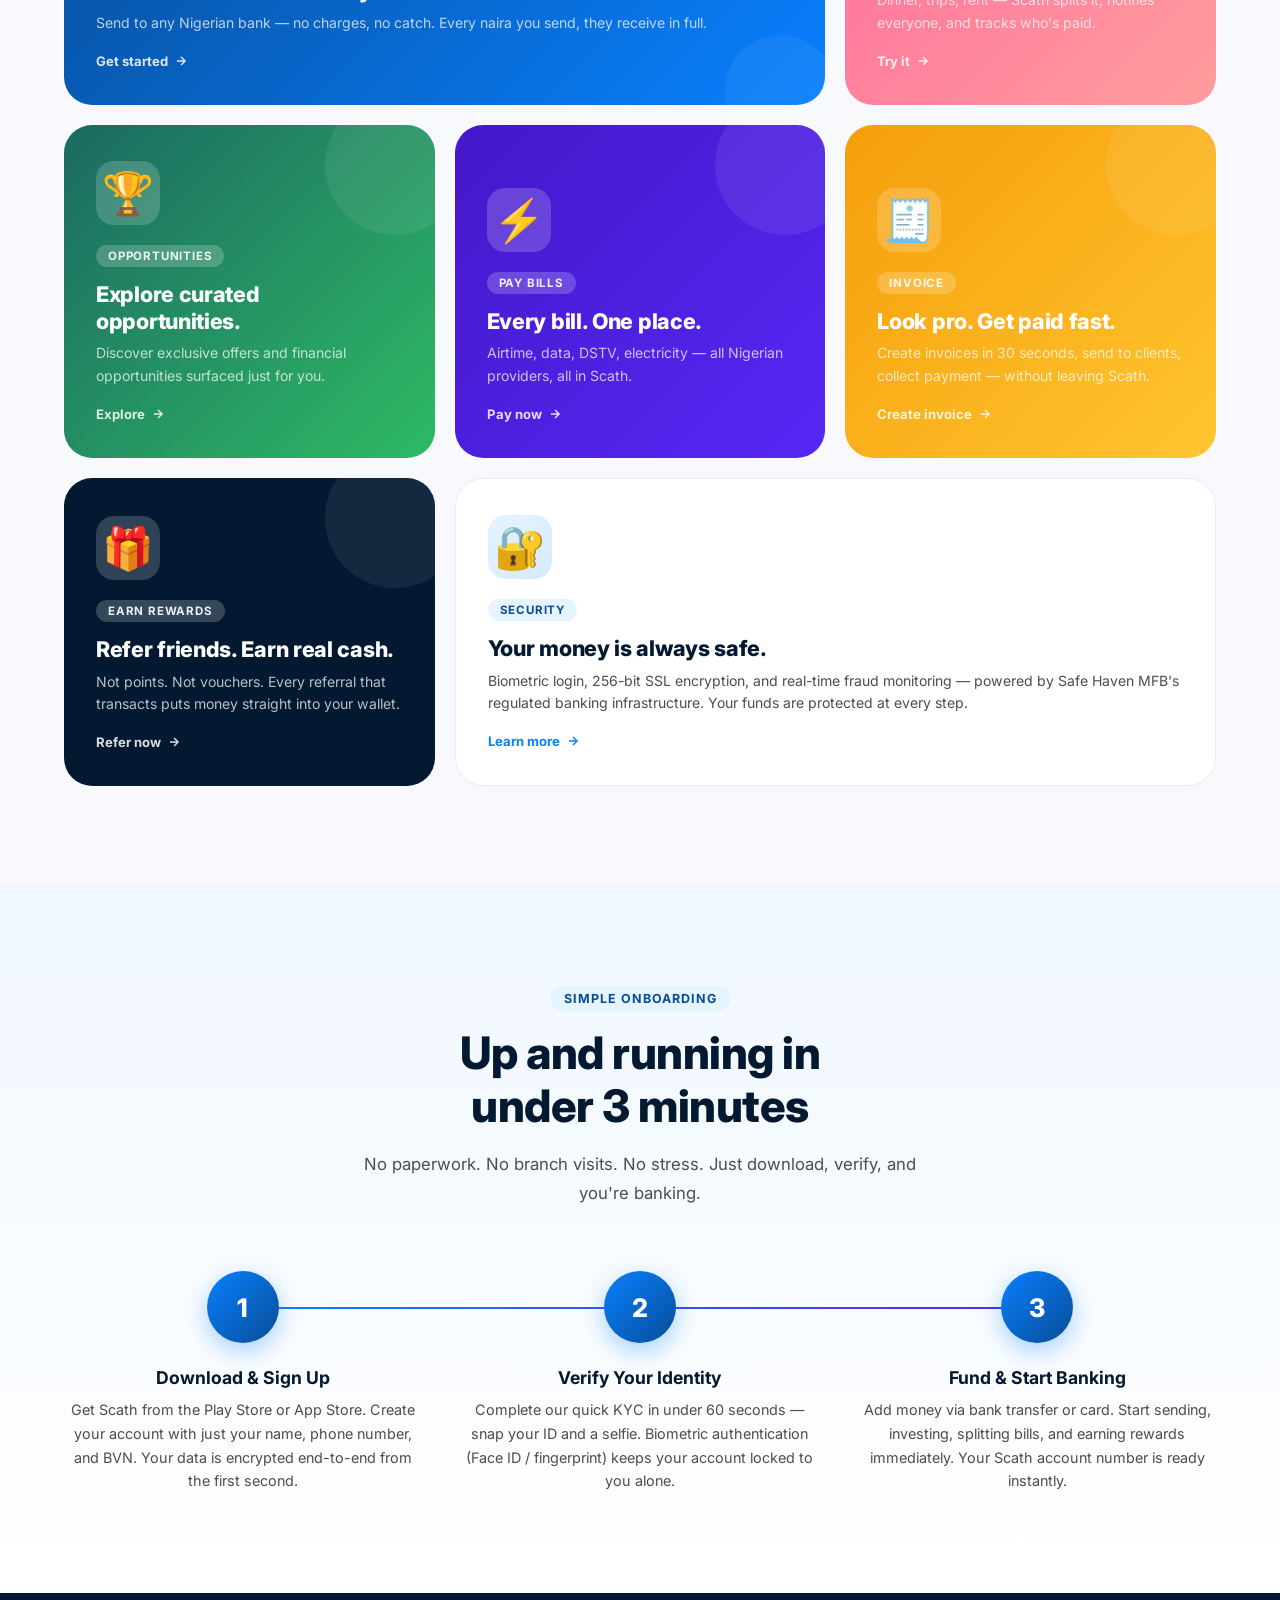
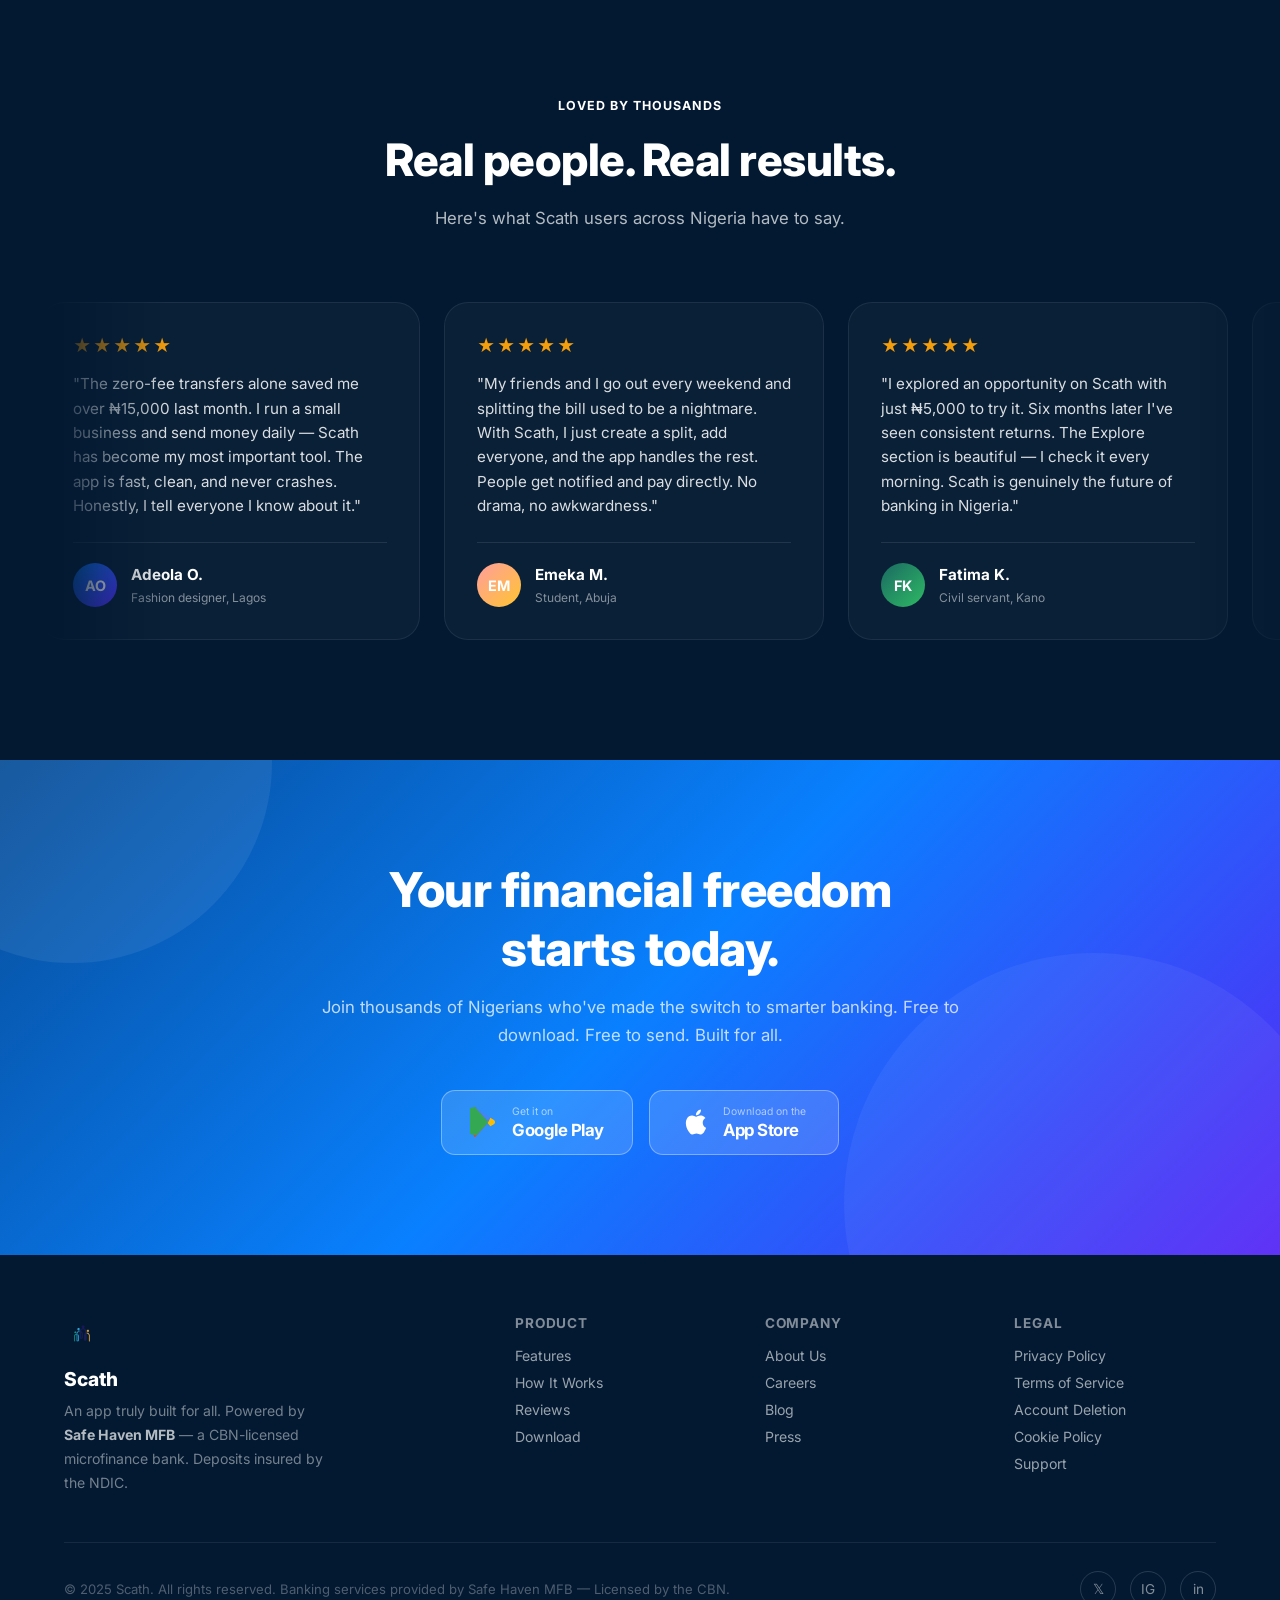
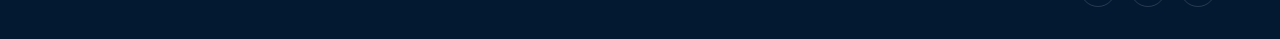
==== commit 074ff18b: "added account deletion page" ====
--- a/index.html
+++ b/index.html
@@ -380,8 +380,9 @@
       </div>
       <div class="footer-col">
         <h4>Legal</h4>
-        <a href="#">Privacy Policy</a>
+        <a href="privacy-policy.html">Privacy Policy</a>
         <a href="#">Terms of Service</a>
+        <a href="account-deletion.html">Account Deletion</a>
         <a href="#">Cookie Policy</a>
         <a href="#">Support</a>
       </div>
--- a/style.css
+++ b/style.css
@@ -364,3 +364,76 @@
   .trust-logos { gap: 24px; }
   .footer-bottom { flex-direction: column; gap: 16px; }
 }
+
+/* ── LEGAL PAGES ── */
+.page-header {
+  padding: 160px 5% 80px;
+  background: var(--dark-blue);
+  color: var(--white);
+  text-align: center;
+}
+.page-header h1 {
+  font-size: clamp(2.5rem, 4vw, 3.5rem);
+  font-weight: 800;
+  margin-bottom: 16px;
+  letter-spacing: -1px;
+}
+.page-header p {
+  color: rgba(255,255,255,0.7);
+  font-size: 1.1rem;
+}
+
+.legal-content {
+  padding: 80px 5%;
+  background: var(--white);
+}
+.legal-content .inner {
+  max-width: 800px;
+  margin: 0 auto;
+  color: var(--dark-blue);
+  line-height: 1.8;
+  font-size: 1.05rem;
+}
+.legal-content h2 {
+  font-size: 2rem;
+  font-weight: 800;
+  margin: 48px 0 24px;
+  color: var(--dark-blue);
+  letter-spacing: -0.5px;
+}
+.legal-content h3 {
+  font-size: 1.4rem;
+  font-weight: 700;
+  margin: 32px 0 16px;
+  color: var(--blue);
+}
+.legal-content h4 {
+  font-size: 1.15rem;
+  font-weight: 700;
+  margin: 24px 0 12px;
+  color: var(--dark-blue);
+}
+.legal-content p {
+  margin-bottom: 20px;
+  color: var(--gray);
+}
+.legal-content ul {
+  margin-bottom: 24px;
+  padding-left: 24px;
+  color: var(--gray);
+}
+.legal-content li {
+  margin-bottom: 12px;
+}
+.legal-content strong {
+  color: var(--dark-blue);
+  font-weight: 600;
+}
+.legal-content a {
+  color: var(--lblue);
+  text-decoration: none;
+  font-weight: 500;
+}
+.legal-content a:hover {
+  text-decoration: underline;
+}
